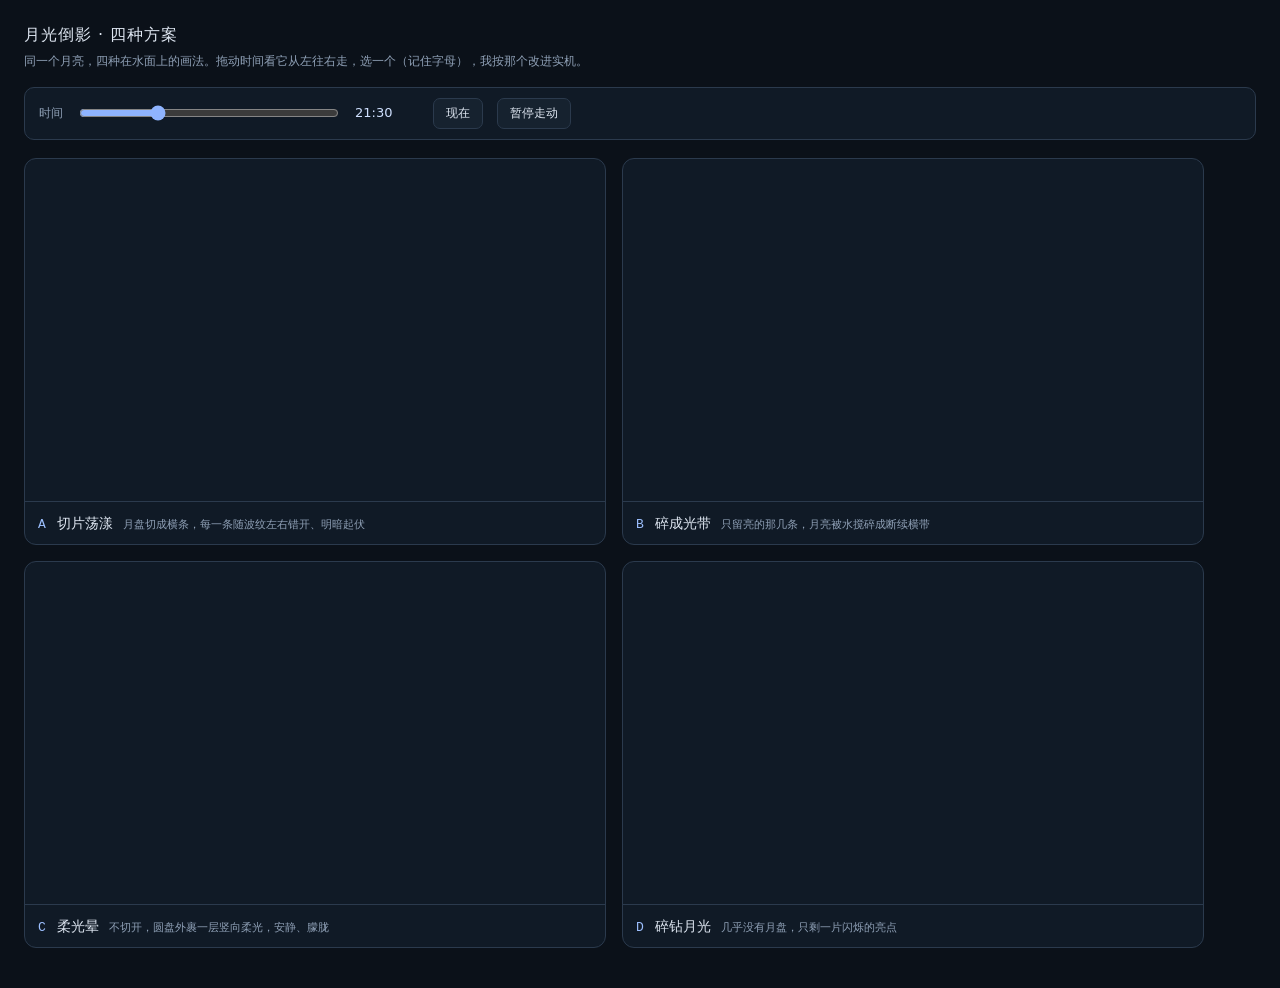
==== moon-demo.html @ 4d4c5069 "月光与调色重做、设置入口收敛、诗句可自定义 - 月光：亮度上限翻倍；改为「月下观鱼」的下级设置（缩进 + 引导线，关闭时置灰） - 调色：白天/夜晚标题加大突出，去掉说明文字；恢复默认拆成两组，标题右" ====
<!doctype html>
<html lang="zh-CN">
<head>
<meta charset="utf-8">
<title>月光倒影 · 方案预览</title>
<style>
  :root { --ink:#dfe7f2; --dim:#8fa0b6; --line:#2b3a4d; }
  * { box-sizing: border-box; }
  body { margin:0; padding:22px 24px 40px; background:#0b1119; color:var(--ink);
         font:14px/1.6 "PingFang SC","Microsoft YaHei",system-ui,sans-serif; }
  h1 { font-size:16px; font-weight:500; margin:0 0 4px; letter-spacing:1px; }
  p.lead { color:var(--dim); font-size:12px; margin:0 0 16px; }
  .bar { display:flex; align-items:center; gap:14px; flex-wrap:wrap; margin:0 0 18px; padding:10px 14px;
         border:1px solid var(--line); border-radius:10px; background:#101a26; }
  .bar label { font-size:12px; color:var(--dim); }
  input[type=range] { width:260px; accent-color:#8fb4ff; }
  button { padding:6px 12px; border:1px solid var(--line); border-radius:7px; background:#16222f; color:var(--ink);
           font-size:12px; cursor:pointer; }
  button:hover { background:#1d2c3d; }
  #clockTxt { font-variant-numeric:tabular-nums; color:#cfe0ff; font-size:13px; min-width:64px; }
  .grid { display:grid; grid-template-columns:repeat(2,minmax(0,1fr)); gap:16px; max-width:1180px; }
  .card { border:1px solid var(--line); border-radius:12px; overflow:hidden; background:#101a26; }
  .card canvas { display:block; width:100%; height:auto; }
  .cap { display:flex; align-items:baseline; gap:10px; padding:10px 13px; border-top:1px solid var(--line); }
  .tag { font:500 13px/1 ui-monospace,monospace; color:#9dc0ff; letter-spacing:1px; }
  .cap b { font-weight:500; }
  .cap small { color:var(--dim); font-size:11px; }
</style>
</head>
<body>
<h1>月光倒影 · 四种方案</h1>
<p class="lead">同一个月亮，四种在水面上的画法。拖动时间看它从左往右走，选一个（记住字母），我按那个改进实机。</p>

<div class="bar">
  <label for="t">时间</label>
  <input id="t" type="range" min="18" max="30" step="0.05" value="21.5">
  <span id="clockTxt">21:30</span>
  <button id="now">现在</button>
  <button id="play">暂停走动</button>
</div>

<div class="grid">
  <div class="card">
    <canvas id="cA" width="560" height="330"></canvas>
    <div class="cap"><span class="tag">A</span><b>切片荡漾</b><small>月盘切成横条，每一条随波纹左右错开、明暗起伏</small></div>
  </div>
  <div class="card">
    <canvas id="cB" width="560" height="330"></canvas>
    <div class="cap"><span class="tag">B</span><b>碎成光带</b><small>只留亮的那几条，月亮被水搅碎成断续横带</small></div>
  </div>
  <div class="card">
    <canvas id="cC" width="560" height="330"></canvas>
    <div class="cap"><span class="tag">C</span><b>柔光晕</b><small>不切开，圆盘外裹一层竖向柔光，安静、朦胧</small></div>
  </div>
  <div class="card">
    <canvas id="cD" width="560" height="330"></canvas>
    <div class="cap"><span class="tag">D</span><b>碎钻月光</b><small>几乎没有月盘，只剩一片闪烁的亮点</small></div>
  </div>
</div>

<script>
const pond = new Image(); pond.src = 'assets/pond.jpg';
const T = { hour: 21.5, playing: true, t: 0 };
const $ = (s) => document.querySelector(s);

// 月亮在天空中的位置：18:00 从左边缘升起，24:00 最高，06:00 落到右边缘。
function moonSpot(hour) {
  const k = (hour - 18) / 12;                 // 0 → 1
  const x = 0.08 + k * 0.84;                  // 横向：左到右
  const y = 0.34 - Math.sin(k * Math.PI) * 0.14; // 纵向：午夜最高，仍留在画面偏上
  return { x, y, k };
}

// 把月盘画进一块离屏画布，四种画法都从这块抠。
const disc = document.createElement('canvas');
function makeDisc(R) {
  const s = R * 2 + 8;
  disc.width = disc.height = s;
  const g = disc.getContext('2d');
  const cx = s / 2, cy = s / 2;
  const grad = g.createRadialGradient(cx, cy, R * 0.55, cx, cy, R);
  grad.addColorStop(0, 'rgba(238,244,255,1)');
  grad.addColorStop(0.86, 'rgba(226,236,255,.95)');
  grad.addColorStop(1, 'rgba(200,220,255,0)');
  g.fillStyle = grad;
  g.beginPath(); g.arc(cx, cy, R, 0, Math.PI * 2); g.fill();
  // 一点月海的暗斑，免得看着像纯白圆片
  g.globalCompositeOperation = 'source-atop';
  g.fillStyle = 'rgba(150,170,205,.30)';
  for (const [dx, dy, r] of [[-.3, .22, .26], [.2, .3, .18], [.3, -.12, .16], [-.36, -.16, .2]]) {
    g.beginPath(); g.arc(cx + dx * R, cy + dy * R, r * R, 0, Math.PI * 2); g.fill();
  }
  g.globalCompositeOperation = 'source-over';
  return disc;
}

function nightBase(ctx, W, H) {
  ctx.fillStyle = '#060a12'; ctx.fillRect(0, 0, W, H);
  if (pond.complete && pond.naturalWidth) {
    const k = Math.max(W / pond.naturalWidth, H / pond.naturalHeight);
    const w = pond.naturalWidth * k, h = pond.naturalHeight * k;
    ctx.drawImage(pond, (W - w) / 2, (H - h) / 2, w, h);
  }
  // 夜色：压暗 + 偏冷蓝
  ctx.fillStyle = 'rgba(9,18,36,.72)'; ctx.fillRect(0, 0, W, H);
  const vg = ctx.createRadialGradient(W / 2, H * .45, H * .2, W / 2, H * .5, W * .78);
  vg.addColorStop(0, 'rgba(0,0,0,0)'); vg.addColorStop(1, 'rgba(0,0,0,.55)');
  ctx.fillStyle = vg; ctx.fillRect(0, 0, W, H);
}

// 水面横向波纹值：给切片错位和明暗用
const wave = (y, t, f = 0.075) => Math.sin(y * f + t * 1.6) * .6 + Math.sin(y * f * 2.3 - t * 1.1) * .4;

function drawReflection(ctx, W, H, R, style, t) {
  const { x, y } = moonSpot(T.hour);
  const cx = x * W, cy = y * H;
  makeDisc(R);
  const s = disc.width, top = cy - R;

  // 把月盘按“屏幕行”切片贴上去：srcY 换成离屏画布里的对应行，ox 是这一行的横向错位。
  const slice = (rowScreen, h, ox, alpha) => {
    const srcY = rowScreen - top + 4;
    if (srcY < 0 || srcY + h > s) return;
    ctx.globalAlpha = alpha;
    ctx.drawImage(disc, 0, srcY, s, h, cx - s / 2 + ox, rowScreen, s, h);
  };

  if (style === 'A') {
    for (let row = Math.ceil(top); row < top + R * 2; row += 2) {
      const w = wave(row, t);
      slice(row, 2, w * 3.6, .5 + .5 * (0.5 + 0.5 * w));
    }
    ctx.globalAlpha = 1;
  } else if (style === 'B') {
    for (let row = Math.ceil(top - R * .1); row < top + R * 2.2; row += 3) {
      const w = wave(row, t, .05);
      const gap = Math.sin(row * .13 + t * 1.9 + Math.sin(row * .05) * 1.2);
      if (gap < -.25) continue;
      slice(row, 3, w * 8, Math.max(.28, .35 + .75 * (0.5 + 0.5 * w)));
    }
    ctx.globalAlpha = 1;
  } else if (style === 'C') {
    const g = ctx.createRadialGradient(cx, cy, R * .2, cx, cy, R * 2.8);
    g.addColorStop(0, 'rgba(214,230,255,.5)');
    g.addColorStop(.42, 'rgba(168,199,255,.15)');
    g.addColorStop(1, 'rgba(140,180,255,0)');
    ctx.save(); ctx.translate(cx, cy); ctx.scale(.78, 1.45); ctx.translate(-cx, -cy);
    ctx.fillStyle = g; ctx.beginPath(); ctx.arc(cx, cy, R * 2.8, 0, Math.PI * 2); ctx.fill();
    ctx.restore();
    ctx.globalAlpha = .92; ctx.drawImage(disc, cx - s / 2, cy - s / 2); ctx.globalAlpha = 1;
  } else {
    ctx.globalAlpha = .16; ctx.drawImage(disc, cx - s / 2, cy - s / 2); ctx.globalAlpha = 1;
    // 水面被压扁：点在横向拉长、纵向压扁的椭圆里随机散开，各自闪烁
    for (let i = 0; i < 110; i++) {
      const a = (i * 12.9898 + 4.1) % 6.283, rr = Math.sqrt(((i * 37.719) % 1));
      const px = cx + Math.cos(a) * rr * R * 1.75;
      const py = cy + Math.sin(a) * rr * R * .62;
      const tw = .5 + .5 * Math.sin(t * 3.4 + i * 2.1);
      const sz = 1.6 + (((i * 53.7) % 1) * 2.2);
      ctx.fillStyle = `rgba(228,240,255,${(.10 + .62 * tw).toFixed(3)})`;
      ctx.fillRect(px, py, sz, sz * .8);
    }
  }
}

const views = [
  ['cA', 'A'], ['cB', 'B'], ['cC', 'C'], ['cD', 'D'],
].map(([id, style]) => ({ ctx: document.getElementById(id).getContext('2d'), style, W: 560, H: 330 }));

let last = performance.now();
function frame(now) {
  const dt = Math.min(.05, (now - last) / 1000); last = now;
  if (T.playing) { T.t += dt; T.hour += dt * .25; if (T.hour > 30) T.hour = 18; syncTime(); }
  for (const v of views) {
    nightBase(v.ctx, v.W, v.H);
    drawReflection(v.ctx, v.W, v.H, 30, v.style, T.t);
  }
  requestAnimationFrame(frame);
}

function syncTime() {
  const h = T.hour % 24;
  const hh = Math.floor(h), mm = Math.floor((h - hh) * 60);
  $('#clockTxt').textContent = `${String(hh).padStart(2, '0')}:${String(mm).padStart(2, '0')}`;
  $('#t').value = T.hour;
}

$('#t').addEventListener('input', (e) => { T.hour = Number(e.target.value); T.playing = false; $('#play').textContent = '继续走动'; syncTime(); });
$('#play').addEventListener('click', () => { T.playing = !T.playing; $('#play').textContent = T.playing ? '暂停走动' : '继续走动'; });
$('#now').addEventListener('click', () => {
  const d = new Date(), h = d.getHours() + d.getMinutes() / 60;
  T.hour = h < 12 ? h + 24 : h; T.playing = false; $('#play').textContent = '继续走动'; syncTime();
});

pond.onload = () => { syncTime(); requestAnimationFrame(frame); };
if (pond.complete) { syncTime(); requestAnimationFrame(frame); }
</script>
</body>
</html>
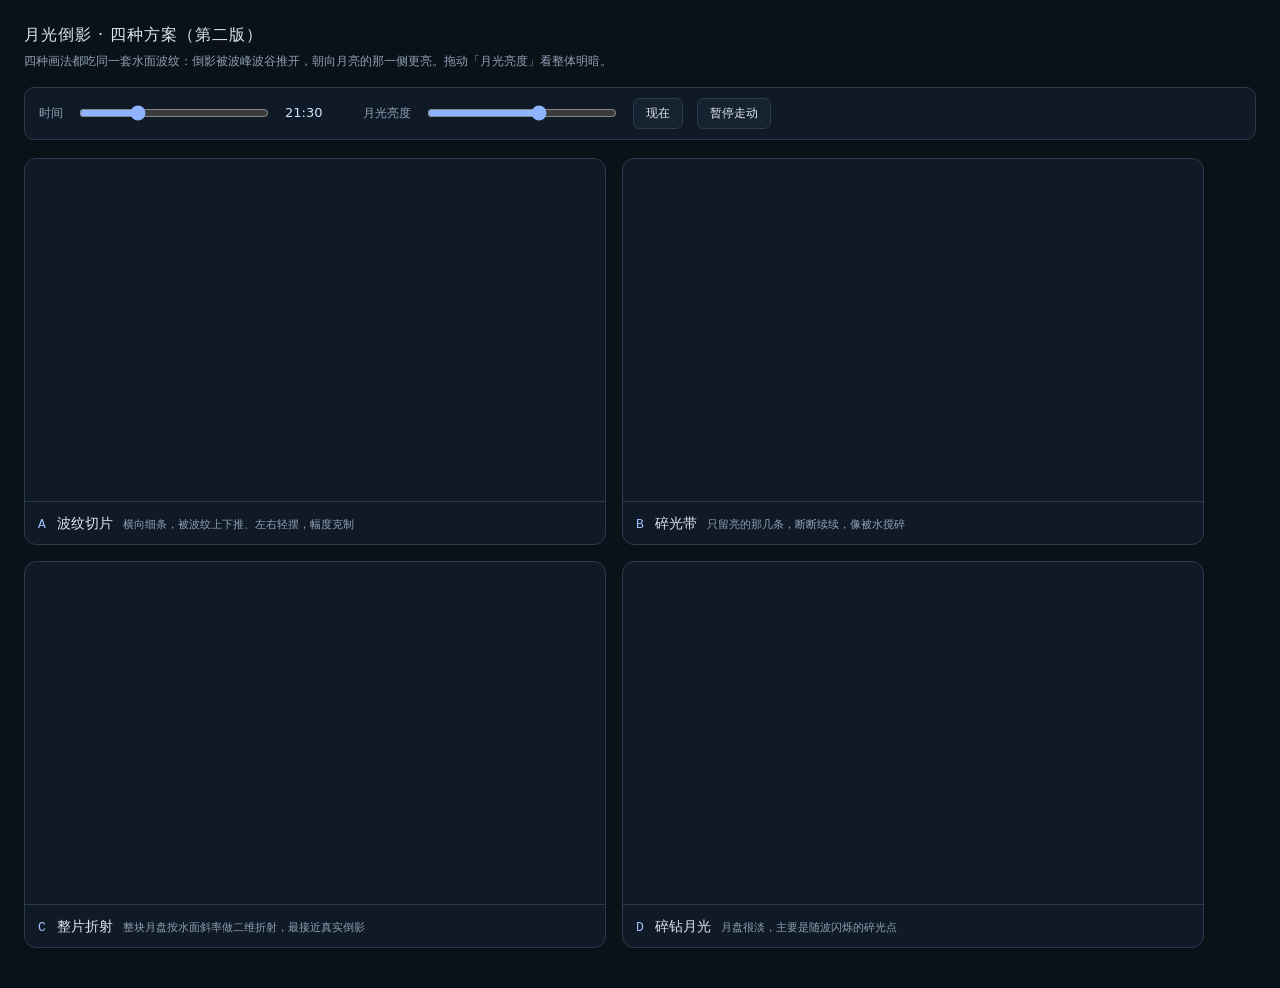
==== commit 86cd2048: "月光倒影方案第二版：四种画法统一吃水面波场 - 新增 waveField()：多层正弦合成的水面斜率，倒影推位与碎光都由它驱动 - A 幅度压小（横向 1.8px / 纵向 1.4px）；B 改成细密" ====
--- a/moon-demo.html
+++ b/moon-demo.html
@@ -13,7 +13,7 @@
   .bar { display:flex; align-items:center; gap:14px; flex-wrap:wrap; margin:0 0 18px; padding:10px 14px;
          border:1px solid var(--line); border-radius:10px; background:#101a26; }
   .bar label { font-size:12px; color:var(--dim); }
-  input[type=range] { width:260px; accent-color:#8fb4ff; }
+  input[type=range] { width:190px; accent-color:#8fb4ff; }
   button { padding:6px 12px; border:1px solid var(--line); border-radius:7px; background:#16222f; color:var(--ink);
            font-size:12px; cursor:pointer; }
   button:hover { background:#1d2c3d; }
@@ -28,13 +28,15 @@
 </style>
 </head>
 <body>
-<h1>月光倒影 · 四种方案</h1>
-<p class="lead">同一个月亮，四种在水面上的画法。拖动时间看它从左往右走，选一个（记住字母），我按那个改进实机。</p>
+<h1>月光倒影 · 四种方案（第二版）</h1>
+<p class="lead">四种画法都吃同一套水面波纹：倒影被波峰波谷推开，朝向月亮的那一侧更亮。拖动「月光亮度」看整体明暗。</p>
 
 <div class="bar">
   <label for="t">时间</label>
   <input id="t" type="range" min="18" max="30" step="0.05" value="21.5">
   <span id="clockTxt">21:30</span>
+  <label for="moon">月光亮度</label>
+  <input id="moon" type="range" min="0" max="1" step="0.01" value="0.6">
   <button id="now">现在</button>
   <button id="play">暂停走动</button>
 </div>
@@ -42,51 +44,73 @@
 <div class="grid">
   <div class="card">
     <canvas id="cA" width="560" height="330"></canvas>
-    <div class="cap"><span class="tag">A</span><b>切片荡漾</b><small>月盘切成横条，每一条随波纹左右错开、明暗起伏</small></div>
+    <div class="cap"><span class="tag">A</span><b>波纹切片</b><small>横向细条，被波纹上下推、左右轻摆，幅度克制</small></div>
   </div>
   <div class="card">
     <canvas id="cB" width="560" height="330"></canvas>
-    <div class="cap"><span class="tag">B</span><b>碎成光带</b><small>只留亮的那几条，月亮被水搅碎成断续横带</small></div>
+    <div class="cap"><span class="tag">B</span><b>碎光带</b><small>只留亮的那几条，断断续续，像被水搅碎</small></div>
   </div>
   <div class="card">
     <canvas id="cC" width="560" height="330"></canvas>
-    <div class="cap"><span class="tag">C</span><b>柔光晕</b><small>不切开，圆盘外裹一层竖向柔光，安静、朦胧</small></div>
+    <div class="cap"><span class="tag">C</span><b>整片折射</b><small>整块月盘按水面斜率做二维折射，最接近真实倒影</small></div>
   </div>
   <div class="card">
     <canvas id="cD" width="560" height="330"></canvas>
-    <div class="cap"><span class="tag">D</span><b>碎钻月光</b><small>几乎没有月盘，只剩一片闪烁的亮点</small></div>
+    <div class="cap"><span class="tag">D</span><b>碎钻月光</b><small>月盘很淡，主要是随波闪烁的碎光点</small></div>
   </div>
 </div>
 
 <script>
 const pond = new Image(); pond.src = 'assets/pond.jpg';
-const T = { hour: 21.5, playing: true, t: 0 };
+const T = { hour: 21.5, playing: true, t: 0, moonK: .6 };
 const $ = (s) => document.querySelector(s);
+const clamp = (v, a, b) => Math.max(a, Math.min(b, v));
 
 // 月亮在天空中的位置：18:00 从左边缘升起，24:00 最高，06:00 落到右边缘。
 function moonSpot(hour) {
-  const k = (hour - 18) / 12;                 // 0 → 1
-  const x = 0.08 + k * 0.84;                  // 横向：左到右
-  const y = 0.34 - Math.sin(k * Math.PI) * 0.14; // 纵向：午夜最高，仍留在画面偏上
-  return { x, y, k };
-}
-
-// 把月盘画进一块离屏画布，四种画法都从这块抠。
+  const k = (hour - 18) / 12;
+  return { x: 0.10 + k * 0.80, y: 0.36 - Math.sin(k * Math.PI) * 0.14 };
+}
+
+// 水面波场：几列不同方向、不同速度的正弦叠加，返回高度斜率 (gx, gy)。
+// gx/gy 就是「这一处水面往哪边倾斜」，倒影和碎光都由它推着走。
+function waveField(x, y, t) {
+  let gx = 0, gy = 0;
+  const add = (dirX, dirY, len, speed, amp, phase) => {
+    const ph = (x * dirX + y * dirY) / len + t * speed + phase;
+    const d = Math.cos(ph) * amp;
+    gx += dirX * d; gy += dirY * d;
+  };
+  add(0.94, 0.34, 26, 1.30, 1.00, 0.0);
+  add(-0.62, 0.78, 19, 1.85, 0.75, 1.7);
+  add(0.28, -0.96, 13, 2.35, 0.55, 3.1);
+  add(0.99, -0.14, 9, 2.90, 0.35, 5.2);
+  return { gx, gy };
+}
+
+// 月盘：画进离屏画布，四种画法都从这块裁。
+const tmp = document.createElement('canvas');
 const disc = document.createElement('canvas');
+let discPx = null, discPxKey = 0;
+function discPixels() {
+  if (discPx && discPxKey === disc.width) return discPx;
+  discPx = disc.getContext('2d').getImageData(0, 0, disc.width, disc.height);
+  discPxKey = disc.width;
+  return discPx;
+}
 function makeDisc(R) {
-  const s = R * 2 + 8;
+  const s = Math.ceil(R * 2 + 8);
   disc.width = disc.height = s;
   const g = disc.getContext('2d');
   const cx = s / 2, cy = s / 2;
-  const grad = g.createRadialGradient(cx, cy, R * 0.55, cx, cy, R);
-  grad.addColorStop(0, 'rgba(238,244,255,1)');
-  grad.addColorStop(0.86, 'rgba(226,236,255,.95)');
-  grad.addColorStop(1, 'rgba(200,220,255,0)');
+  const grad = g.createRadialGradient(cx, cy, R * 0.5, cx, cy, R);
+  grad.addColorStop(0, 'rgba(240,246,255,1)');
+  grad.addColorStop(0.88, 'rgba(228,238,255,.96)');
+  grad.addColorStop(1, 'rgba(198,218,255,0)');
   g.fillStyle = grad;
   g.beginPath(); g.arc(cx, cy, R, 0, Math.PI * 2); g.fill();
-  // 一点月海的暗斑，免得看着像纯白圆片
   g.globalCompositeOperation = 'source-atop';
-  g.fillStyle = 'rgba(150,170,205,.30)';
+  g.fillStyle = 'rgba(150,170,205,.28)';
   for (const [dx, dy, r] of [[-.3, .22, .26], [.2, .3, .18], [.3, -.12, .16], [-.36, -.16, .2]]) {
     g.beginPath(); g.arc(cx + dx * R, cy + dy * R, r * R, 0, Math.PI * 2); g.fill();
   }
@@ -101,71 +125,106 @@
     const w = pond.naturalWidth * k, h = pond.naturalHeight * k;
     ctx.drawImage(pond, (W - w) / 2, (H - h) / 2, w, h);
   }
-  // 夜色：压暗 + 偏冷蓝
-  ctx.fillStyle = 'rgba(9,18,36,.72)'; ctx.fillRect(0, 0, W, H);
+  ctx.fillStyle = 'rgba(9,18,36,.74)'; ctx.fillRect(0, 0, W, H);
   const vg = ctx.createRadialGradient(W / 2, H * .45, H * .2, W / 2, H * .5, W * .78);
   vg.addColorStop(0, 'rgba(0,0,0,0)'); vg.addColorStop(1, 'rgba(0,0,0,.55)');
   ctx.fillStyle = vg; ctx.fillRect(0, 0, W, H);
 }
 
-// 水面横向波纹值：给切片错位和明暗用
-const wave = (y, t, f = 0.075) => Math.sin(y * f + t * 1.6) * .6 + Math.sin(y * f * 2.3 - t * 1.1) * .4;
+// 水面碎光：给个“水在动”的参照，倒影推位才看得出来
+function waterGlints(ctx, W, H, t) {
+  ctx.save();
+  ctx.globalCompositeOperation = 'lighter';
+  for (let y = H * .1; y < H; y += 9) {
+    for (let x = 0; x < W; x += 15) {
+      const w = waveField(x, y, t);
+      const s = w.gy * .5 + .5;
+      if (s < .55) continue;
+      ctx.fillStyle = `rgba(170,200,240,${((s - .55) * .16).toFixed(3)})`;
+      ctx.fillRect(x + w.gx * 2, y, 9, 1.4);
+    }
+  }
+  ctx.restore();
+}
 
 function drawReflection(ctx, W, H, R, style, t) {
   const { x, y } = moonSpot(T.hour);
   const cx = x * W, cy = y * H;
   makeDisc(R);
-  const s = disc.width, top = cy - R;
-
-  // 把月盘按“屏幕行”切片贴上去：srcY 换成离屏画布里的对应行，ox 是这一行的横向错位。
-  const slice = (rowScreen, h, ox, alpha) => {
-    const srcY = rowScreen - top + 4;
-    if (srcY < 0 || srcY + h > s) return;
-    ctx.globalAlpha = alpha;
-    ctx.drawImage(disc, 0, srcY, s, h, cx - s / 2 + ox, rowScreen, s, h);
-  };
+  const S = disc.width, top = cy - R, K = T.moonK;
+
+  // 这一处水面若朝向月亮，倒影就更亮；背向就更暗 —— 它是光，不是贴纸
+  const facet = (gx, gy) => clamp(.55 + .40 * gy + .18 * gx, .10, 1.30);
+
+  ctx.save();
+  ctx.globalCompositeOperation = 'lighter';
 
   if (style === 'A') {
+    // 横向细条：主要做纵向推位（横纹把倒影上下推），横向只轻摆
     for (let row = Math.ceil(top); row < top + R * 2; row += 2) {
-      const w = wave(row, t);
-      slice(row, 2, w * 3.6, .5 + .5 * (0.5 + 0.5 * w));
-    }
+      const w = waveField(cx, row, t);
+      const a = facet(w.gx, w.gy) * K * .95;
+      if (a <= .03) continue;
+      const srcY = row - top + 4;
+      ctx.globalAlpha = clamp(a, 0, 1);
+      ctx.drawImage(disc, 0, srcY, S, 2, cx - S / 2 + w.gx * 1.8, row + w.gy * 1.4, S, 2);
+    }
+  } else if (style === 'B') {
+    // 碎光带：只留亮条，中间断开
+    for (let row = Math.ceil(top); row < top + R * 2; row += 3) {
+      const w = waveField(cx, row, t);
+      const gap = Math.sin(row * .33 + t * 2.1 + w.gx * 2);
+      if (gap < -.15) continue;
+      const a = facet(w.gx, w.gy) * K * (0.55 + .45 * gap);
+      if (a <= .04) continue;
+      const srcY = row - top + 4;
+      ctx.globalAlpha = clamp(a, 0, 1);
+      ctx.drawImage(disc, 0, srcY, S, 3, cx - S / 2 + w.gx * 3.4, row + w.gy * 2.4, S, 3);
+    }
+  } else if (style === 'C') {
+    // 整片折射：逐像素按当地水面斜率反向采样，和水里景物的折射同一套算法，没有接缝。
+    const pad = 18, w = Math.ceil(R * 2 + pad * 2), h = w;
+    if (tmp.width !== w) { tmp.width = tmp.height = w; }
+    const tctx = tmp.getContext('2d');
+    const src = discPixels(), out = tctx.createImageData(w, h), dst = out.data, sd = src.data, SW = src.width;
+    const ampX = 6, ampY = 4.5, half = w / 2;
+    for (let yy = 0; yy < h; yy++) {
+      for (let xx = 0; xx < w; xx++) {
+        const wv = waveField(cx - pad + xx, cy - pad + yy, t);
+        const u = (xx - half + R + 4 - wv.gx * ampX) | 0;
+        const v = (yy - half + R + 4 - wv.gy * ampY) | 0;
+        if (u < 0 || v < 0 || u >= SW || v >= SW) continue;
+        const si = (v * SW + u) * 4, di = (yy * w + xx) * 4;
+        const m = clamp(facet(wv.gx, wv.gy) * K, 0, 1);
+        dst[di] = sd[si]; dst[di + 1] = sd[si + 1]; dst[di + 2] = sd[si + 2];
+        dst[di + 3] = sd[si + 3] * m;
+      }
+    }
+    tctx.putImageData(out, 0, 0);
     ctx.globalAlpha = 1;
-  } else if (style === 'B') {
-    for (let row = Math.ceil(top - R * .1); row < top + R * 2.2; row += 3) {
-      const w = wave(row, t, .05);
-      const gap = Math.sin(row * .13 + t * 1.9 + Math.sin(row * .05) * 1.2);
-      if (gap < -.25) continue;
-      slice(row, 3, w * 8, Math.max(.28, .35 + .75 * (0.5 + 0.5 * w)));
-    }
-    ctx.globalAlpha = 1;
-  } else if (style === 'C') {
-    const g = ctx.createRadialGradient(cx, cy, R * .2, cx, cy, R * 2.8);
-    g.addColorStop(0, 'rgba(214,230,255,.5)');
-    g.addColorStop(.42, 'rgba(168,199,255,.15)');
-    g.addColorStop(1, 'rgba(140,180,255,0)');
-    ctx.save(); ctx.translate(cx, cy); ctx.scale(.78, 1.45); ctx.translate(-cx, -cy);
-    ctx.fillStyle = g; ctx.beginPath(); ctx.arc(cx, cy, R * 2.8, 0, Math.PI * 2); ctx.fill();
-    ctx.restore();
-    ctx.globalAlpha = .92; ctx.drawImage(disc, cx - s / 2, cy - s / 2); ctx.globalAlpha = 1;
+    ctx.drawImage(tmp, cx - half, cy - half);
   } else {
-    ctx.globalAlpha = .16; ctx.drawImage(disc, cx - s / 2, cy - s / 2); ctx.globalAlpha = 1;
-    // 水面被压扁：点在横向拉长、纵向压扁的椭圆里随机散开，各自闪烁
-    for (let i = 0; i < 110; i++) {
-      const a = (i * 12.9898 + 4.1) % 6.283, rr = Math.sqrt(((i * 37.719) % 1));
-      const px = cx + Math.cos(a) * rr * R * 1.75;
-      const py = cy + Math.sin(a) * rr * R * .62;
-      const tw = .5 + .5 * Math.sin(t * 3.4 + i * 2.1);
-      const sz = 1.6 + (((i * 53.7) % 1) * 2.2);
-      ctx.fillStyle = `rgba(228,240,255,${(.10 + .62 * tw).toFixed(3)})`;
-      ctx.fillRect(px, py, sz, sz * .8);
-    }
-  }
-}
-
-const views = [
-  ['cA', 'A'], ['cB', 'B'], ['cC', 'C'], ['cD', 'D'],
-].map(([id, style]) => ({ ctx: document.getElementById(id).getContext('2d'), style, W: 560, H: 330 }));
+    // 碎钻：淡月盘 + 随波明灭的碎光点
+    ctx.globalAlpha = clamp(.2 * K, 0, 1);
+    ctx.drawImage(disc, cx - S / 2, cy - S / 2);
+    for (let i = 0; i < 130; i++) {
+      const a0 = (i * 12.9898 + 4.1) % 6.283, rr = Math.sqrt((i * 37.719) % 1);
+      const bx = cx + Math.cos(a0) * rr * R * 1.6;
+      const by = cy + Math.sin(a0) * rr * R * .55;
+      const w = waveField(bx, by, t);
+      const tw = .5 + .5 * Math.sin(t * 3.4 + i * 2.1 + w.gx * 3);
+      const a = clamp((.12 + .75 * tw) * K, 0, 1);
+      const sz = 1.5 + ((i * 53.7) % 1) * 2;
+      ctx.fillStyle = `rgba(230,240,255,${a.toFixed(3)})`;
+      ctx.fillRect(bx + w.gx * 5, by + w.gy * 3, sz, sz * .8);
+    }
+  }
+  ctx.restore();
+  ctx.globalAlpha = 1;
+}
+
+const views = [['cA', 'A'], ['cB', 'B'], ['cC', 'C'], ['cD', 'D']]
+  .map(([id, style]) => ({ ctx: document.getElementById(id).getContext('2d'), style, W: 560, H: 330 }));
 
 let last = performance.now();
 function frame(now) {
@@ -173,19 +232,20 @@
   if (T.playing) { T.t += dt; T.hour += dt * .25; if (T.hour > 30) T.hour = 18; syncTime(); }
   for (const v of views) {
     nightBase(v.ctx, v.W, v.H);
-    drawReflection(v.ctx, v.W, v.H, 30, v.style, T.t);
+    waterGlints(v.ctx, v.W, v.H, T.t);
+    drawReflection(v.ctx, v.W, v.H, 40, v.style, T.t);
   }
   requestAnimationFrame(frame);
 }
 
 function syncTime() {
-  const h = T.hour % 24;
-  const hh = Math.floor(h), mm = Math.floor((h - hh) * 60);
+  const h = T.hour % 24, hh = Math.floor(h), mm = Math.floor((h - hh) * 60);
   $('#clockTxt').textContent = `${String(hh).padStart(2, '0')}:${String(mm).padStart(2, '0')}`;
   $('#t').value = T.hour;
 }
 
 $('#t').addEventListener('input', (e) => { T.hour = Number(e.target.value); T.playing = false; $('#play').textContent = '继续走动'; syncTime(); });
+$('#moon').addEventListener('input', (e) => { T.moonK = Number(e.target.value); });
 $('#play').addEventListener('click', () => { T.playing = !T.playing; $('#play').textContent = T.playing ? '暂停走动' : '继续走动'; });
 $('#now').addEventListener('click', () => {
   const d = new Date(), h = d.getHours() + d.getMinutes() / 60;
